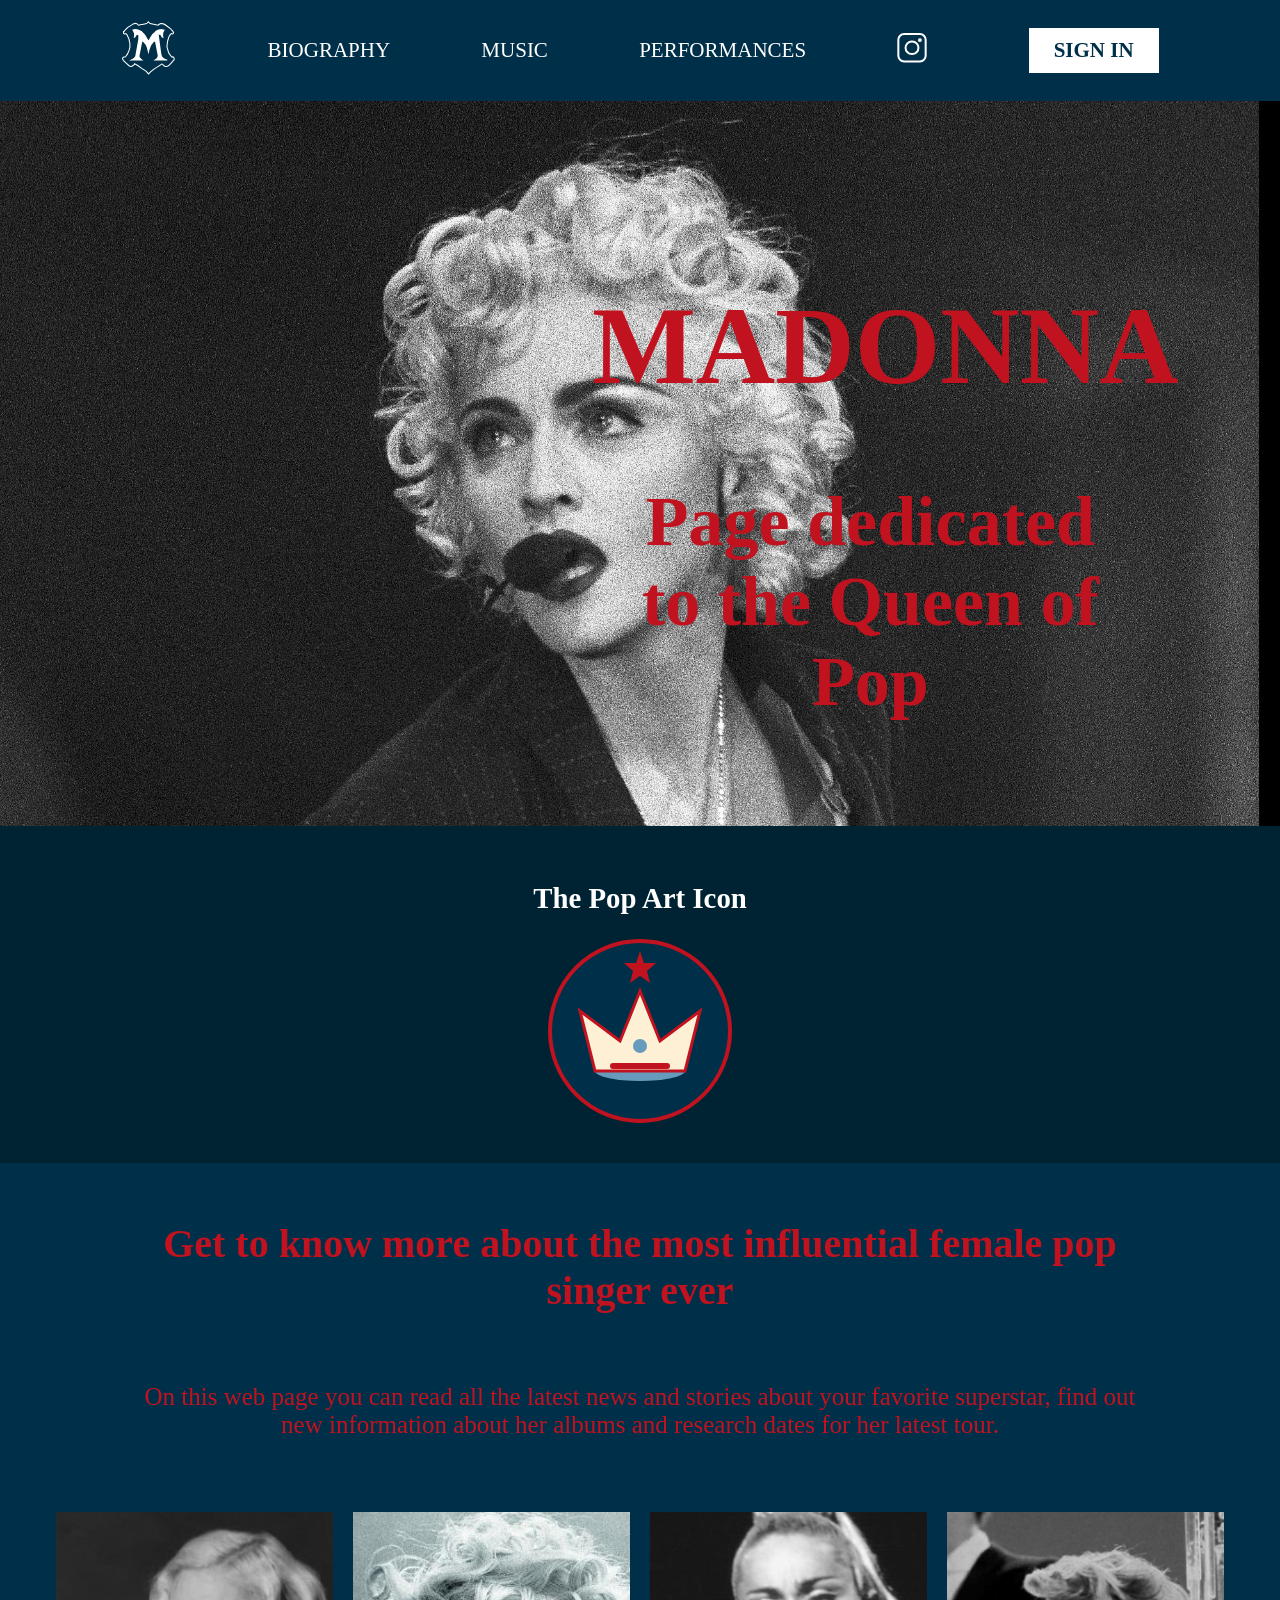
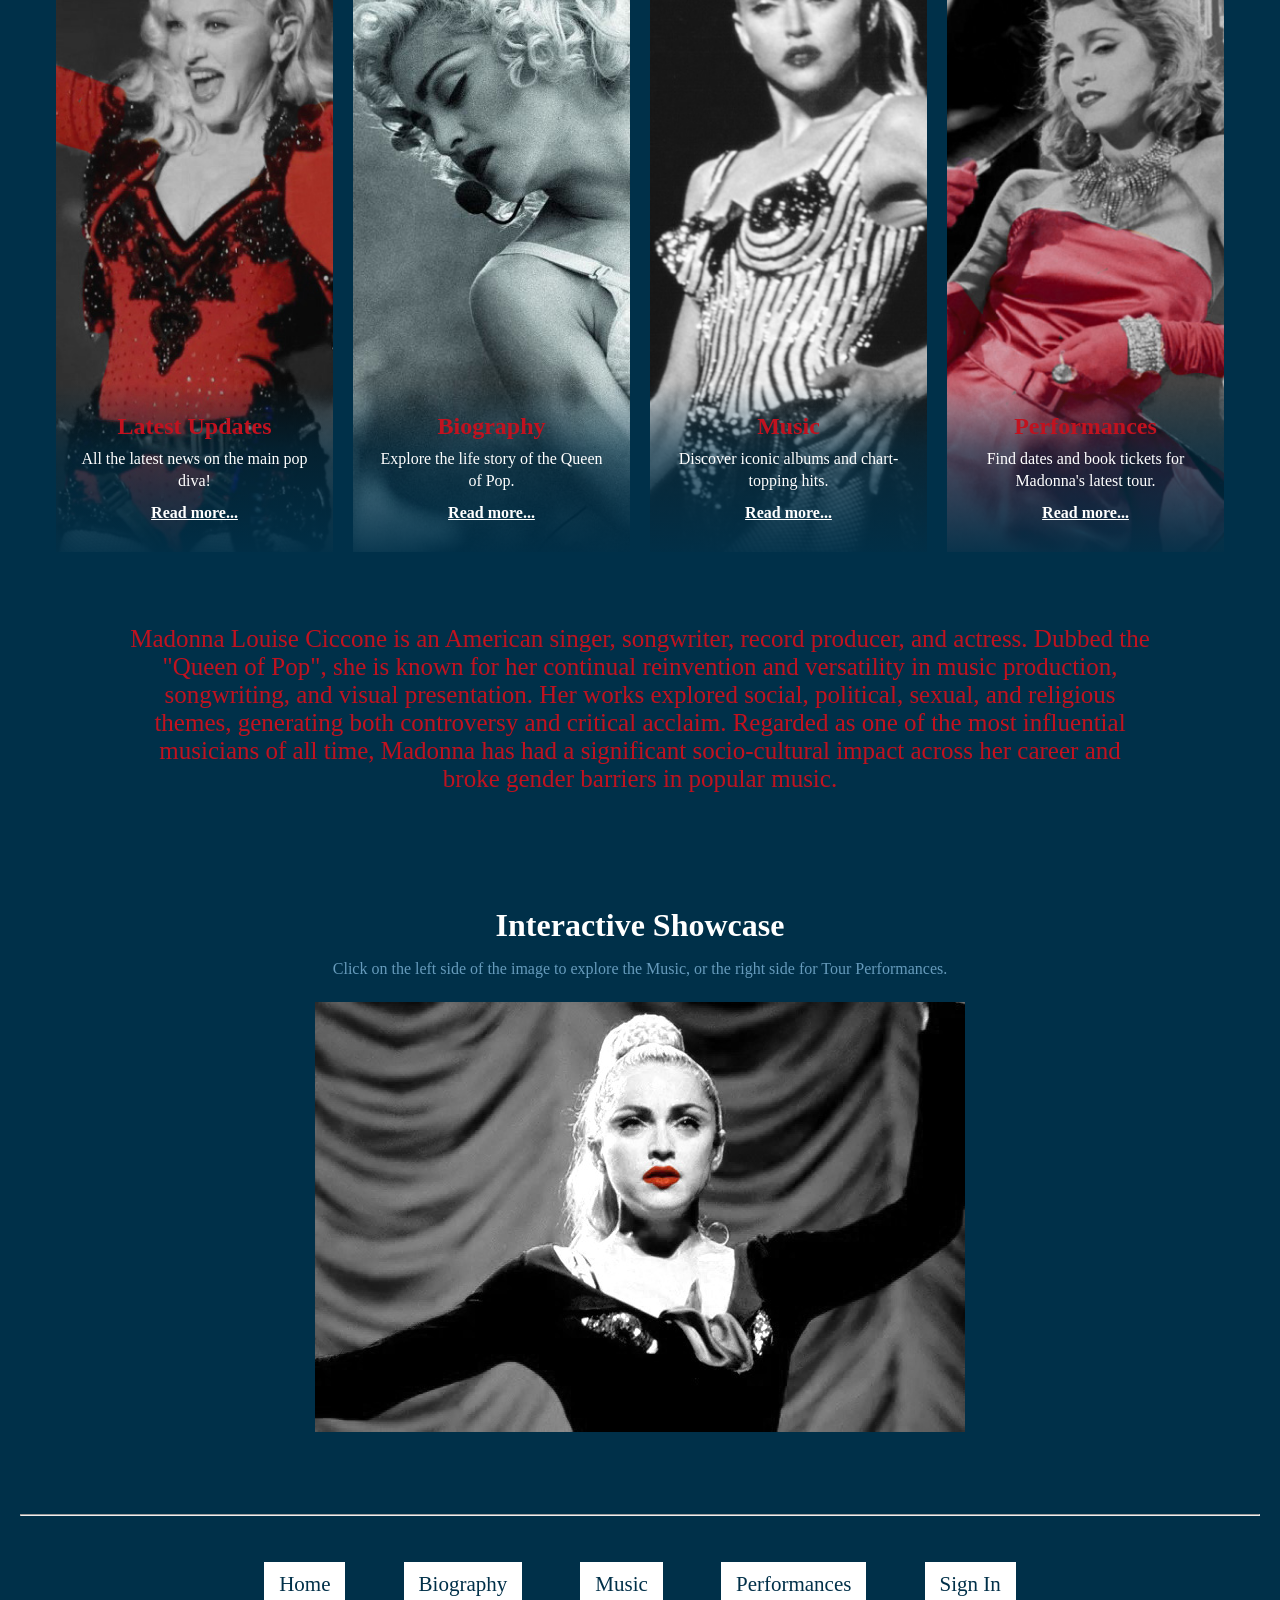
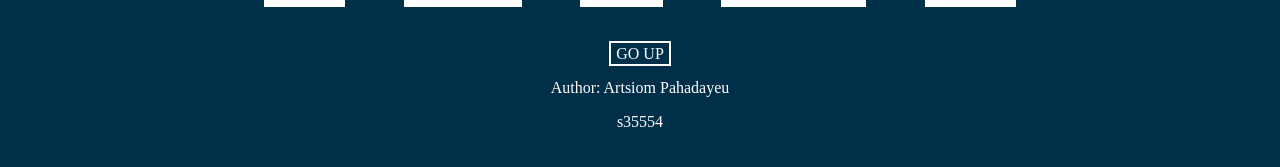
==== index.html @ a15d9030 "Update index.html" ====
<!DOCTYPE html>
<html lang="en">
<head>
    <meta charset="UTF-8">
    <title>Madonna</title>
    <meta name="description" content="Web tutorials">
    <link rel="icon" type="image/svg+xml" href="M_logo.svg">
    <link rel="stylesheet" href="styles.css">
</head>
<body>
    
<header>
    <nav class="navbar">
        <div class="navdiv">
            <div class="navel">
                <a title="Main page" href="#">
                   <img src="M_logo.svg" alt="logo" style="width:55px;height:55px;">
                </a>
            </div>
            <div class="navel"><a href="bio.html">BIOGRAPHY</a></div>
            <div class="navel"><a href="index2.html">MUSIC</a></div>
            <div class="navel"><a href="perf.html">PERFORMANCES</a></div>
            <div class="navel">
                <a onclick="window.open('https://www.instagram.com/newrt_45/');">
                    <img src="ins.svg" alt="Instagram" style="width:30px;height:30px;">
                </a>
            </div>
            <button class="button1" onclick="location.href='signin.html'"><a href="signin.html">SIGN IN</a></button>
        </div>
    </nav>
    <div id="header-image-menu">
        <img src="m_header.jpeg" alt="Madonna Header">
    </div>
    
    <h1 style="position: absolute; top: 30%; left: 60%;
        transform: translate(-30%, -30%); color:#C1121F; 
        font-size: 110px; text-align:center; font-weight: bold;"><b>MADONNA</b></h1>
    <h2 style="position: absolute; top: 60%; left: 60%;
        transform: translate(-30%, -30%); color:#C1121F; 
        font-size: 70px; text-align:center;">Page dedicated to the Queen of Pop</h2>
</header>
<!-- SEKCJA Z INLINE SVG (Min. 5 kształtów + Poklatkowa Animacja) -->
<div class="svg-container">
    <h2 style="color: white; text-align: center; font-size: 1.8rem; margin-bottom: 1rem;">The Pop Art Icon</h2>
    <svg width="200" height="200" viewBox="0 0 200 200" style="margin: 0 auto; display: block;">
        <!-- Kształt 1: Koło tła -->
        <circle cx="100" cy="100" r="90" fill="#003049" stroke="#C1121F" stroke-width="4"/>
        <!-- Kształt 2: Elipsa podstawy korony -->
        <ellipse cx="100" cy="140" rx="45" ry="10" fill="#669BBC"/>
        <!-- Kształt 3: Wielokąt (Główny korpus korony) -->
        <polygon points="55,140 40,80 80,110 100,60 120,110 160,80 145,140" fill="#FDF0D5" stroke="#C1121F" stroke-width="3"/>
        <!-- Kształt 4: Prostokątny pas dekoracyjny -->
        <rect x="70" y="132" width="60" height="6" fill="#C1121F" rx="3"/>
        <!-- Kształt 5: Środkowy klejnot (Małe koło) -->
        <circle cx="100" cy="115" r="7" fill="#669BBC"/>
        <!-- Kształt 6: Animowana gwiazda poklatkowo (Wielokąt gwiazdy) -->
        <polygon class="animated-star" points="100,20 104,32 116,32 107,40 110,52 100,45 90,52 93,40 84,32 96,32" fill="#C1121F"/>
    </svg>
</div>
    
<div style="padding: 30px 10%; background-color: #003049; font-family: Garamond, serif;">
    <h1 style="color: #C1121F; text-align:center; font-size: 40px">Get to know more about the most influential female pop singer ever</h1>
    <br>
    <p style="color: #C1121F; text-align:center; font-size: 25px;">On this web page you can read all the latest news and stories about your favorite superstar, find out new information about her albums and research dates for her latest tour.</p>
</div>
    <br>
    <div class="grid-row">
        <div class="image-card">
            <img src="m1.jpg" alt="Home">
            <div class="overlay-text">
                <h3><b>Latest Updates</b></h3>
                <p>All the latest news on the main pop diva!</p>
                    <a href="index.html"><u>Read more...</u></a>
            </div>
        </div>

        <div class="image-card">
            <img src="m2.jpg" alt="Biography">
            <div class="overlay-text">
                <h3><b>Biography</b></h3>
                <p>Explore the life story of the Queen of Pop.</p>
                    <a href="bio.html"><u>Read more...</u></a>
            </div>
        </div>
        
        <div class="image-card">
            <img src="m3.jpeg" alt="Music">
            <div class="overlay-text">
                <h3><b>Music</b></h3>
                <p>Discover iconic albums and chart-topping hits.</p>
                <a href="index2.html"><u>Read more...</u></a>
            </div>
        </div>
        
        <div class="image-card">
            <img src="m4.jpg" alt="Performances">
            <div class="overlay-text">
                <h3><b>Performances</b></h3>
                <p>Find dates and book tickets for Madonna's latest tour.</p>
                    <a href="perf.html"><u>Read more...</u></a>
            </div>
        </div>
    </div>
    <br>
    <div>
        <p style="color: #C1121F; text-align:center; font-size: 25px; padding: 30px 10%;">Madonna Louise Ciccone is an American singer, songwriter, record producer, and actress. Dubbed the "Queen of Pop", she is known for her continual reinvention and versatility in music production, songwriting, and visual presentation. Her works explored social, political, sexual, and religious themes, generating both controversy and critical acclaim. Regarded as one of the most influential musicians of all time, Madonna has had a significant socio-cultural impact across her career and broke gender barriers in popular music.</p>
    </div>
    
    <!-- SEKCJA PODSTRONY Z MAPĄ LINKÓW (<map> i <area>) -->
<div class="map-container">
    <h2 style="color: white; font-size: 2rem; margin-bottom: 0.5rem;">Interactive Showcase</h2>
    <p style="color: #669BBC; margin-bottom: 1.5rem;">Click on the left side of the image to explore the Music, or the right side for Tour Performances.</p>
    
    <!-- Główne zdjęcie m5.jpg z przypisaną mapą -->
    <img src="m5.jpg" usemap="#madonnamap" alt="red madonna">

    <!-- Definicja mapy odsyłaczy (Podział na strefy klikalne) -->
    <map name="madonnamap">
        <!-- Lewa połowa obrazu (zakładając przybliżone współrzędne dla szerokości 1200px) przekierowuje do muzyki -->
        <area shape="rect" coords="0,0,600,800" alt="Music Section" href="index2.html">
        <!-- Prawa połowa obrazu przekierowuje do koncertów -->
        <area shape="rect" coords="601,0,1200,800" alt="Performances Section" href="perf.html">
    </map>
</div>
    


<footer style="background-color: #003049; color:white; padding: 20px; text-align: center;">
    <br>
          <hr style="height: 2px; color: white;">
    <br>
    <div class="footerlink">
         <button class="button2" onclick="location.href='index.html'">Home</button>
         <button class="button2" onclick="location.href='bio.html'">Biography</button>
         <button class="button2" onclick="location.href='index2.html'">Music</button>
         <button class="button2" onclick="location.href='perf.html'">Performances</button>
         <button class="button2" onclick="location.href='signin.html'">Sign In</button>
    </div>
    <br>
    <div>
        <a href="#" style="color: white; border: 2px solid white; padding: 2px 5px;">GO UP</a>
    </div>
    <p>Author: Artsiom Pahadayeu</p>
    <p>s35554</p>
</footer>

</body>
</html>
---- styles.css ----
* {
    text-decoration: none;
    box-sizing: border-box;
}
body {
    font-family: Garamond, serif;
    margin: 0;
    padding: 0;
    background-color: #003049;
}
header {
    position: relative;
    background-color: #003049;
    overflow: hidden;
}
.navbar {
    background-color: #003049; 
    font-family: Garamond, serif; 
    padding: 0 30px; 
    width: 100%;
}
.navdiv {
    display: flex; 
    flex-direction: row; 
    align-items: center; 
    justify-content: space-evenly; 
    padding: 20px 0;
}
.navel a {
    font-family: Garamond, serif; 
    font-size: 21px; 
    color: white;
    display: inline-block;
    transition: transform 0.2s ease, color 0.2s ease;
}
.navel a:not(.logo-link):hover {
    color: #C1121F; 
    transform: scale(1.19);
}
.button1 {
    background-color: white; 
    margin-left: 10px; 
    padding: 10px; 
    width: 130px; 
    border: 0;
    cursor: pointer;
    transition: background-color 0.2s ease, transform 0.2s ease;
}
.button1 a {
    font-family: Garamond, serif; 
    font-weight: bold; 
    color: #003049; 
    font-size: 21px;
    transition: color 0.2s ease;
}
.button1:hover {
    background-color: #C1121F; 
    transform: scale(1.1);
}
.button1:hover a {
    color: white;
}
#header-image-menu img {
    width: 100%;
    height: auto;
    display: block;
}

.grid-row {
    display: grid; 
    grid-template-columns: repeat(auto-fit, minmax(16rem, 1fr)); 
    max-width: 75rem;
    margin: 0 auto;
    justify-content: center; 
    gap: 1.25rem;
    padding: 0 1rem;
    background-color: #003049;
}

.image-card {
    position: relative; 
    width: 100%;
    height: 40rem;
}

.image-card img {
    width: 100%;
    height: 100%;
    object-fit: cover; 
    display: block;
}

.overlay-text {
    position: absolute;
    bottom: 0;         
    left: 0;
    width: 100%;
    padding: 30px 20px;
    box-sizing: border-box;
    text-align: center;
    color: white;
    background: linear-gradient(to top, rgba(0, 48, 73, 0.95) 0%, rgba(0, 48, 73, 0.6) 60%, transparent 100%);
}

.overlay-text h3 {
    margin: 0 0 8px 0;
    font-size: 24px;
    color: #C1121F;
}

.overlay-text p {
    margin: 0 0 12px 0;
    font-size: 16px;
    line-height: 1.4;
}
.overlay-text a {
    text-decoration: underline;
    color: white;
    font-weight: bold;
}
.overlay-text a:hover {
    color: #C1121F;
}
/* ANIMACJA POKLATKOWA (Pop-Art Retro Neon) */
.svg-container {
    text-align: center;
    padding: 2rem;
    background-color: #002334;
}

.animated-star {
    transform-origin: center;
    /* steps(4) wymusza skokową, poklatkową zmianę bez płynnych przejść */
    animation: flashSteps 1.5s steps(4) infinite;
}

@keyframes flashSteps {
    0% { fill: #C1121F; transform: scale(1); }
    25% { fill: #FDF0D5; transform: scale(1.05); }
    50% { fill: #669BBC; transform: scale(0.95); }
    75% { fill: #003049; transform: scale(1.1); }
    100% { fill: #C1121F; transform: scale(1); }
}
/* MAPA OBRAZU - responsywny kontener */
.map-container {
    text-align: center;
    padding: 2rem 1rem;
}

.map-container img {
    max-width: 100%;
    height: auto;
}
.footerlink {
    display: flex;
    flex-direction: row; 
    align-items: center; 
    justify-content: space-evenly; 
    padding: 20px 0;
    margin: 0 15%;
}
.button2 {
    text-decoration: none;
    background-color: white;
    padding: 10px 15px;
    font-family: Garamond, serif;
    color: #003049;
    font-size: 21px;
    border: 0;
    cursor: pointer;
    transition: background-color 0.2s ease, color 0.2s ease;
}
.button2:hover {
    background-color: #C1121F; 
    color: white;
}
/* MEDIA QUERIES - Dostosowanie do urządzeń mobilnych */
@media (max-width: 768px) {
    body {
        font-size: 14px; /* Zmniejszenie bazowego fontu automatycznie przeskaluje rem */
    }

    .navdiv {
        flex-direction: column;
        gap: 1rem;
    }

    header h1 {
        font-size: 12vw !important; /* Dynamiczny rozmiar czcionki zależny od szerokości ekranu */
        top: 25% !important;
    }
    header h2 {
        font-size: 5vw !important;
        top: 55% !important;
    }
    .grid-row {
        grid-template-columns: 1fr; /* Jeden kafelek pod drugim na telefonie */
        padding: 0 1.5rem;
    }

    .image-card {
        height: 30rem;
    }

    .footerlink {
        flex-direction: column;
        gap: 0.75rem;
        margin: 0;
    }

    .button2 {
        width: 100%;
    }
}
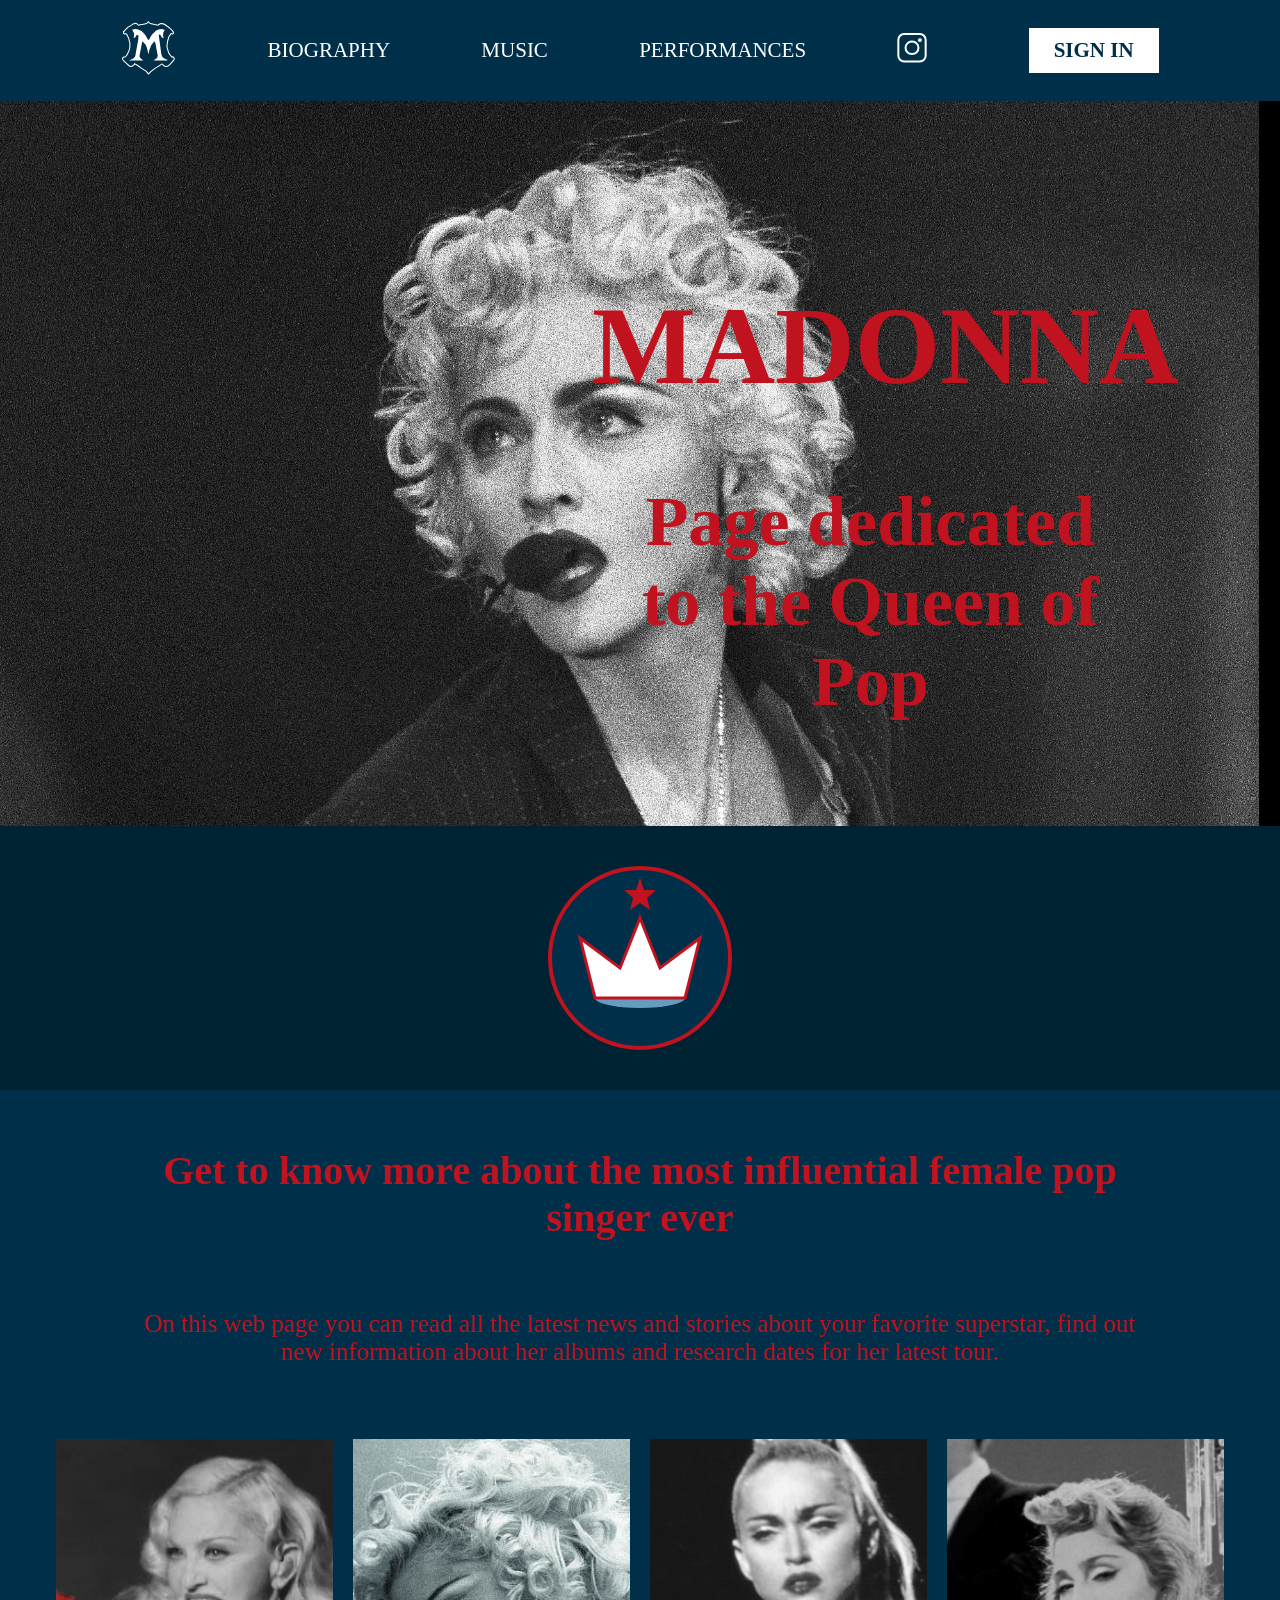
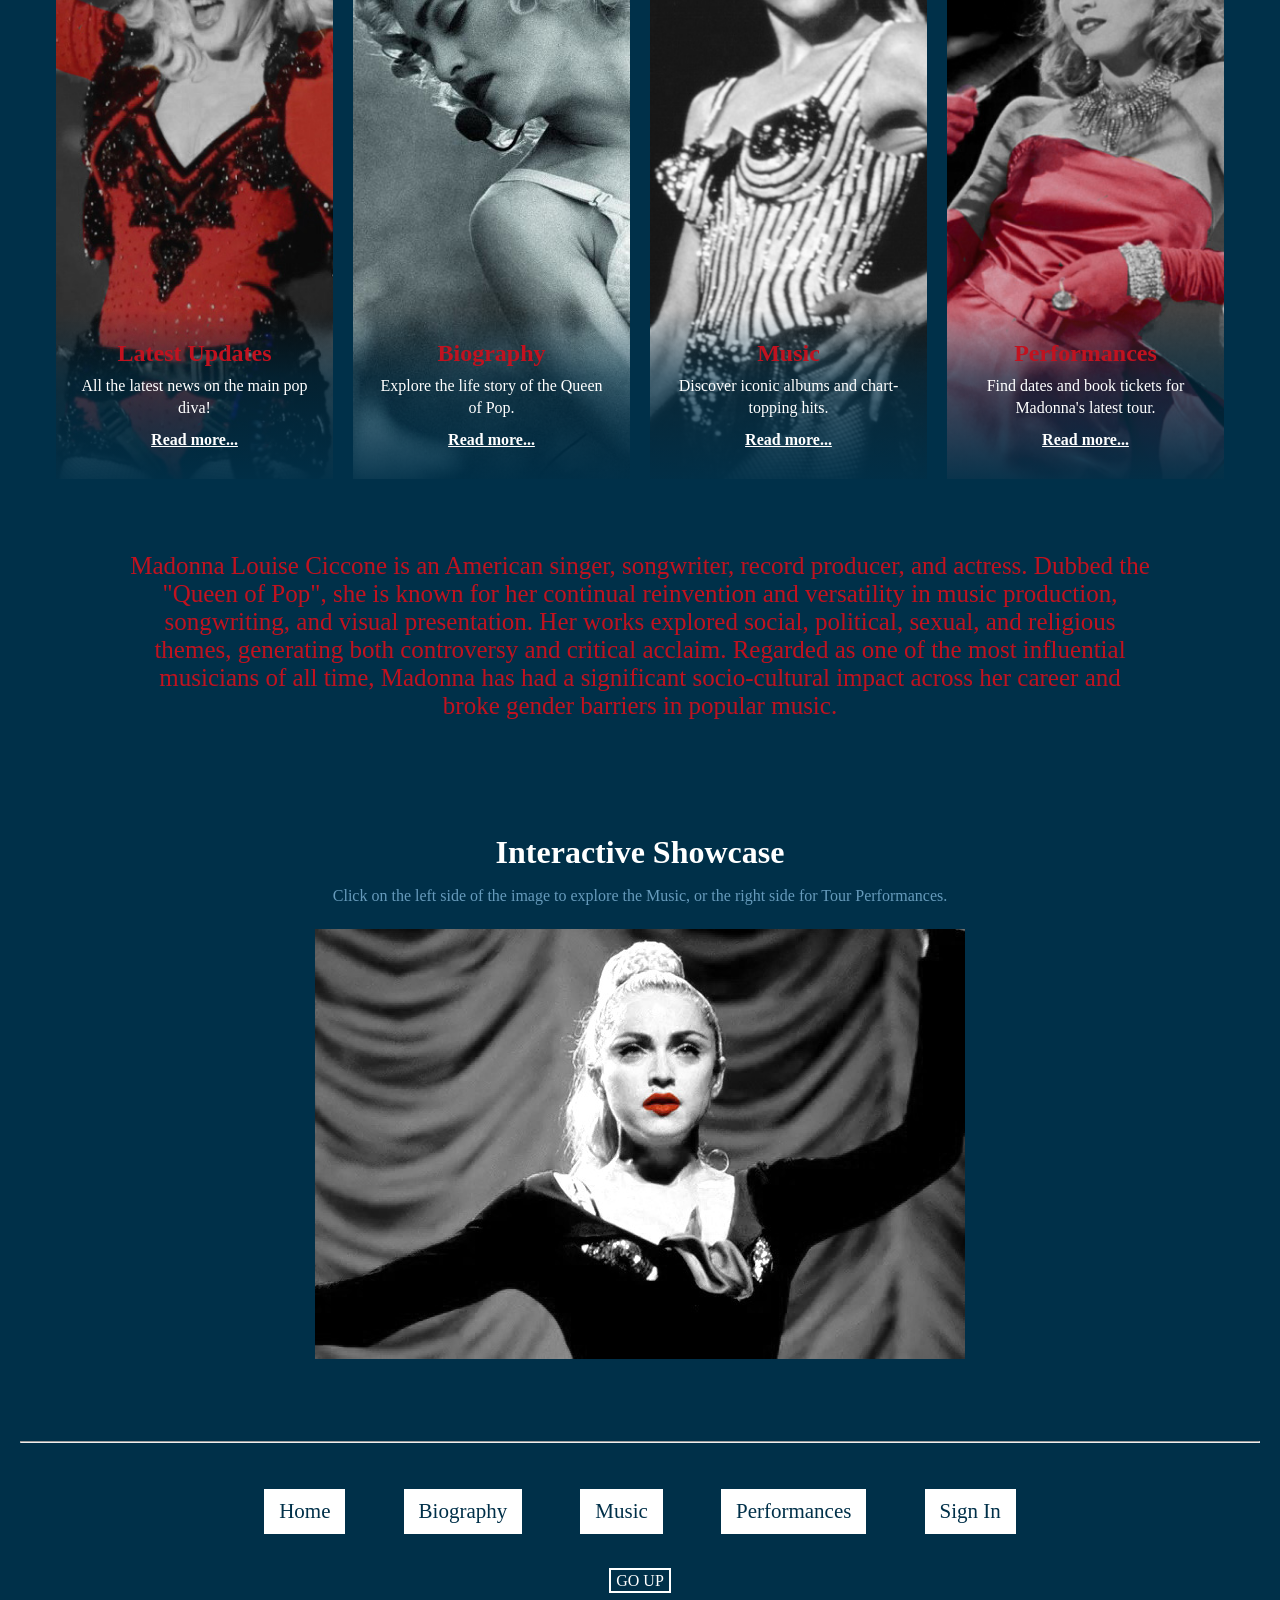
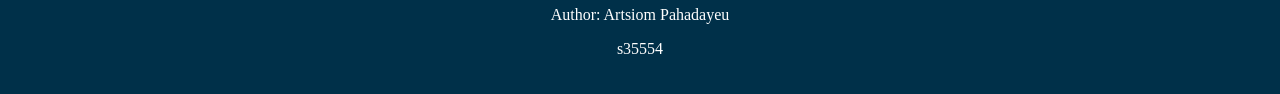
==== commit de932dcf: "Update index.html" ====
--- a/index.html
+++ b/index.html
@@ -41,18 +41,15 @@
 </header>
 <!-- SEKCJA Z INLINE SVG (Min. 5 kształtów + Poklatkowa Animacja) -->
 <div class="svg-container">
-    <h2 style="color: white; text-align: center; font-size: 1.8rem; margin-bottom: 1rem;">The Pop Art Icon</h2>
+    
     <svg width="200" height="200" viewBox="0 0 200 200" style="margin: 0 auto; display: block;">
         <!-- Kształt 1: Koło tła -->
         <circle cx="100" cy="100" r="90" fill="#003049" stroke="#C1121F" stroke-width="4"/>
         <!-- Kształt 2: Elipsa podstawy korony -->
         <ellipse cx="100" cy="140" rx="45" ry="10" fill="#669BBC"/>
         <!-- Kształt 3: Wielokąt (Główny korpus korony) -->
-        <polygon points="55,140 40,80 80,110 100,60 120,110 160,80 145,140" fill="#FDF0D5" stroke="#C1121F" stroke-width="3"/>
-        <!-- Kształt 4: Prostokątny pas dekoracyjny -->
-        <rect x="70" y="132" width="60" height="6" fill="#C1121F" rx="3"/>
-        <!-- Kształt 5: Środkowy klejnot (Małe koło) -->
-        <circle cx="100" cy="115" r="7" fill="#669BBC"/>
+        <polygon points="55,140 40,80 80,110 100,60 120,110 160,80 145,140" fill="white" stroke="#C1121F" stroke-width="3"/>
+
         <!-- Kształt 6: Animowana gwiazda poklatkowo (Wielokąt gwiazdy) -->
         <polygon class="animated-star" points="100,20 104,32 116,32 107,40 110,52 100,45 90,52 93,40 84,32 96,32" fill="#C1121F"/>
     </svg>
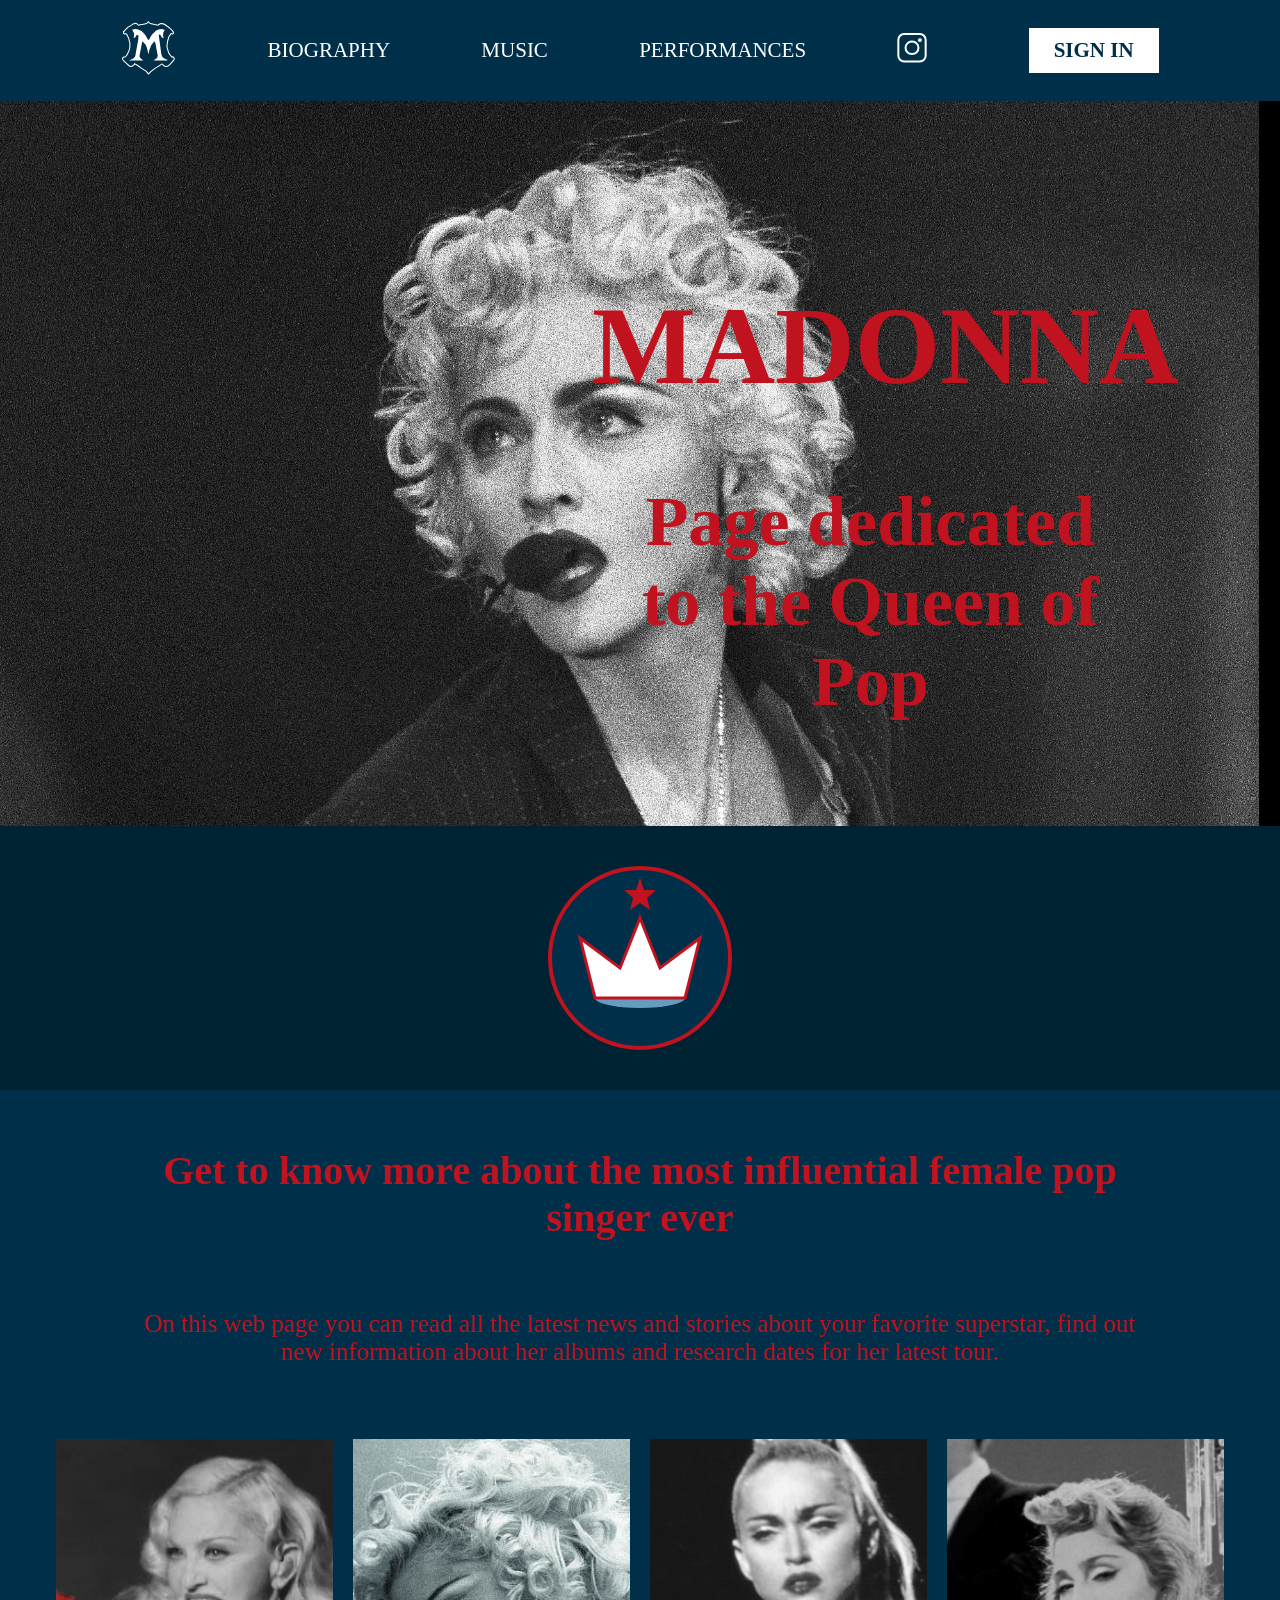
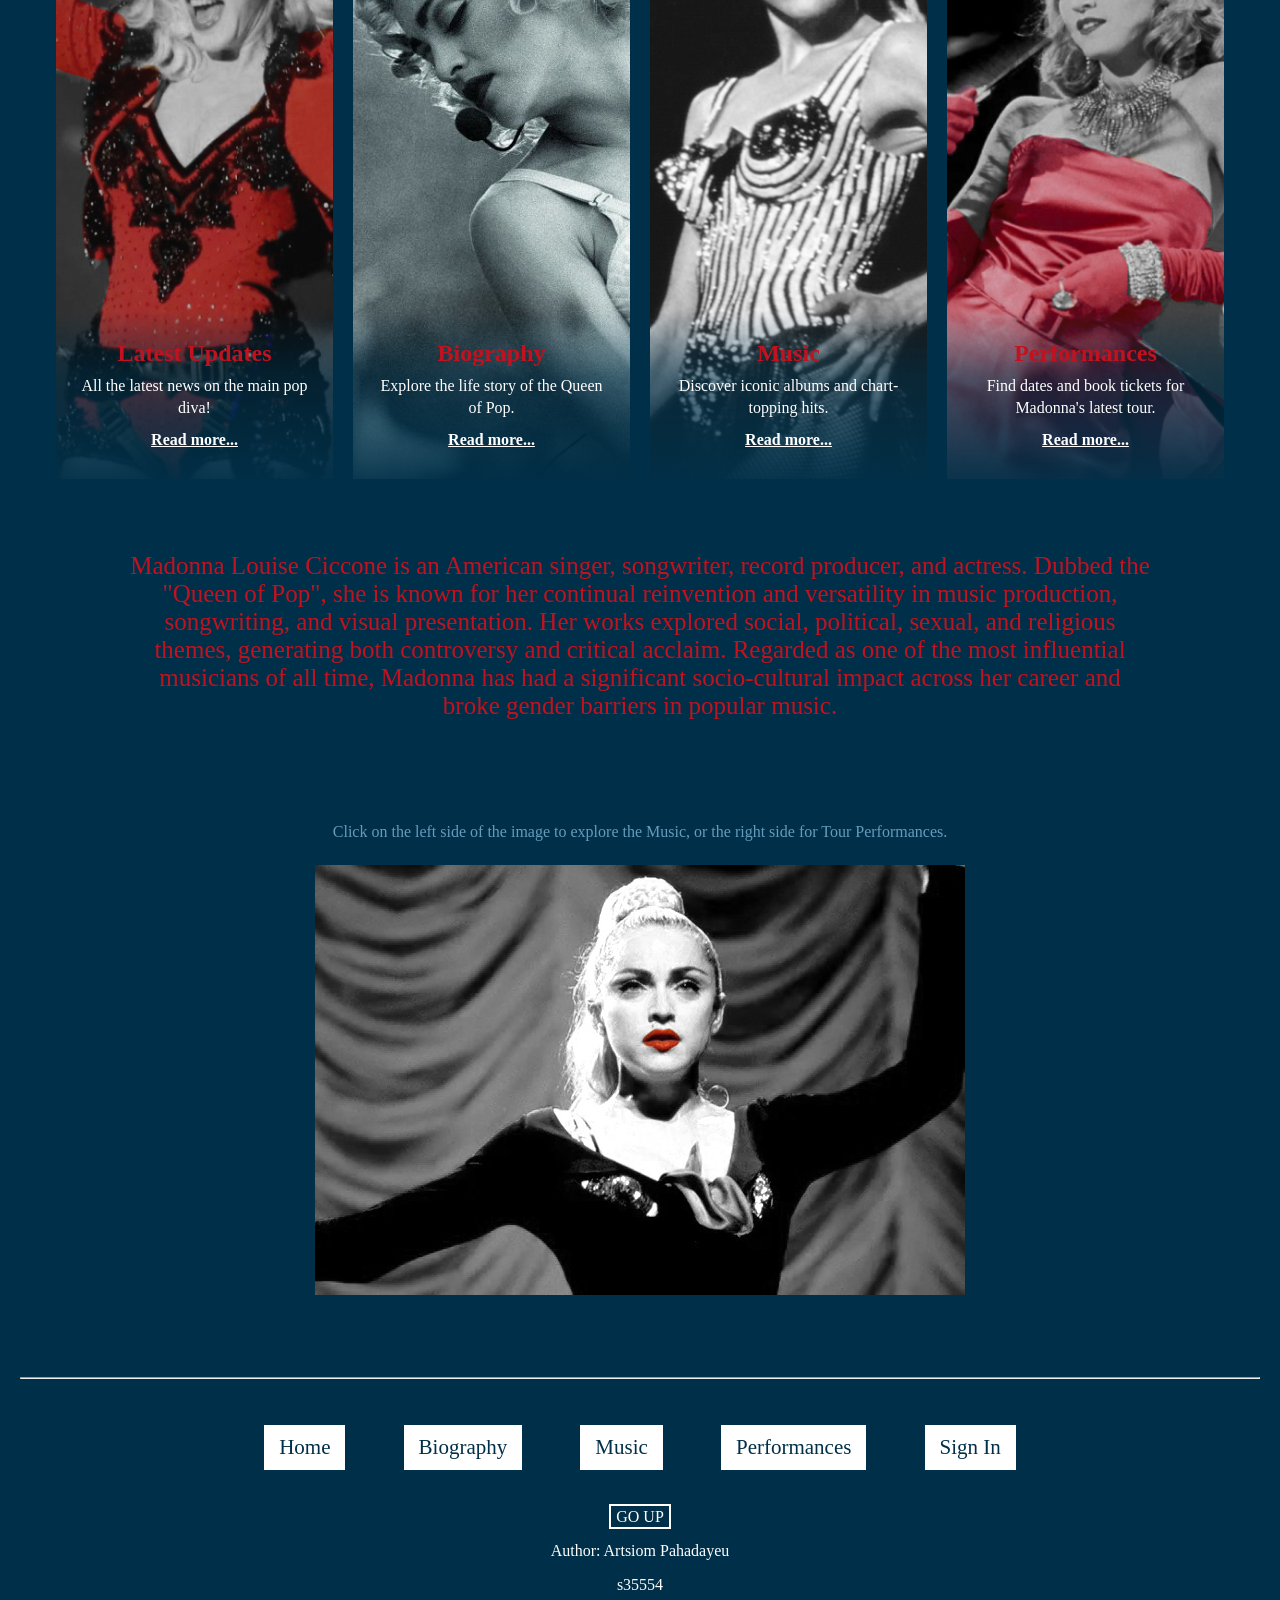
==== commit b30d27a3: "Update index.html" ====
--- a/index.html
+++ b/index.html
@@ -105,7 +105,6 @@
     
     <!-- SEKCJA PODSTRONY Z MAPĄ LINKÓW (<map> i <area>) -->
 <div class="map-container">
-    <h2 style="color: white; font-size: 2rem; margin-bottom: 0.5rem;">Interactive Showcase</h2>
     <p style="color: #669BBC; margin-bottom: 1.5rem;">Click on the left side of the image to explore the Music, or the right side for Tour Performances.</p>
     
     <!-- Główne zdjęcie m5.jpg z przypisaną mapą -->
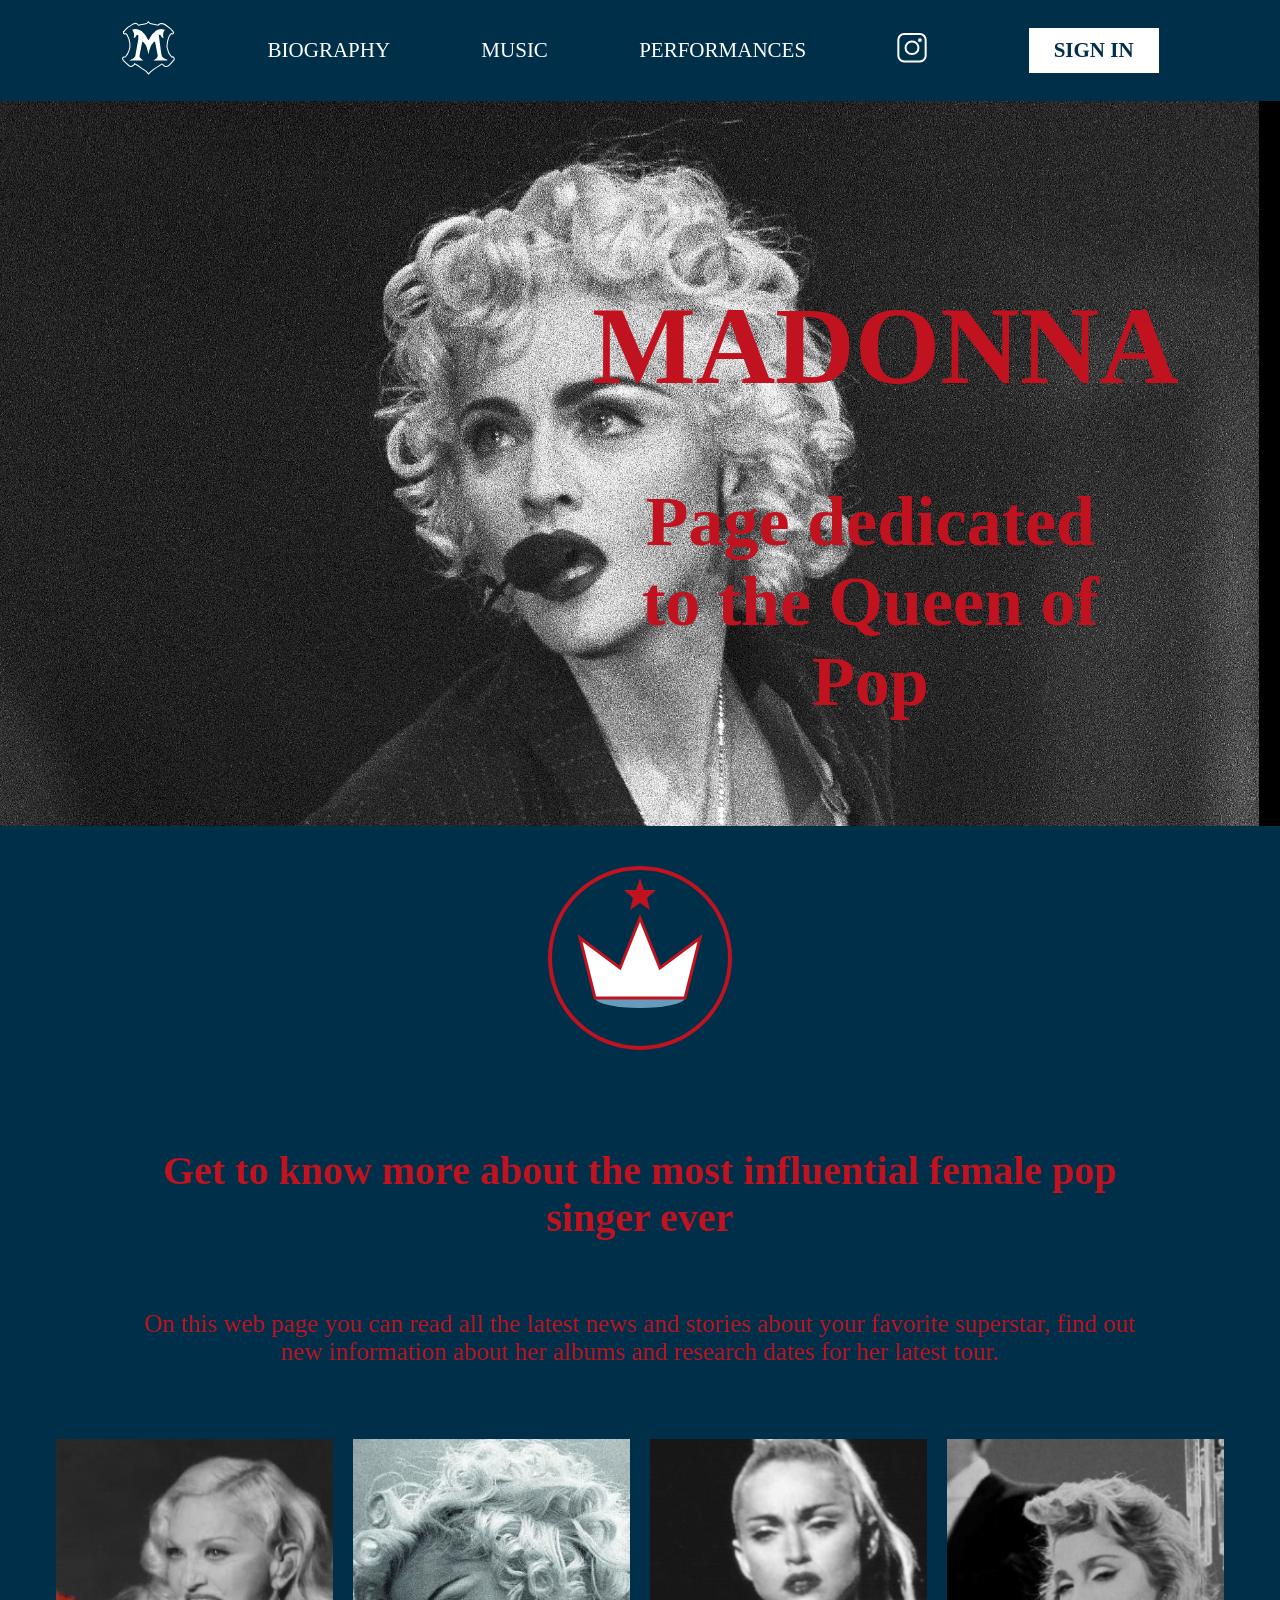
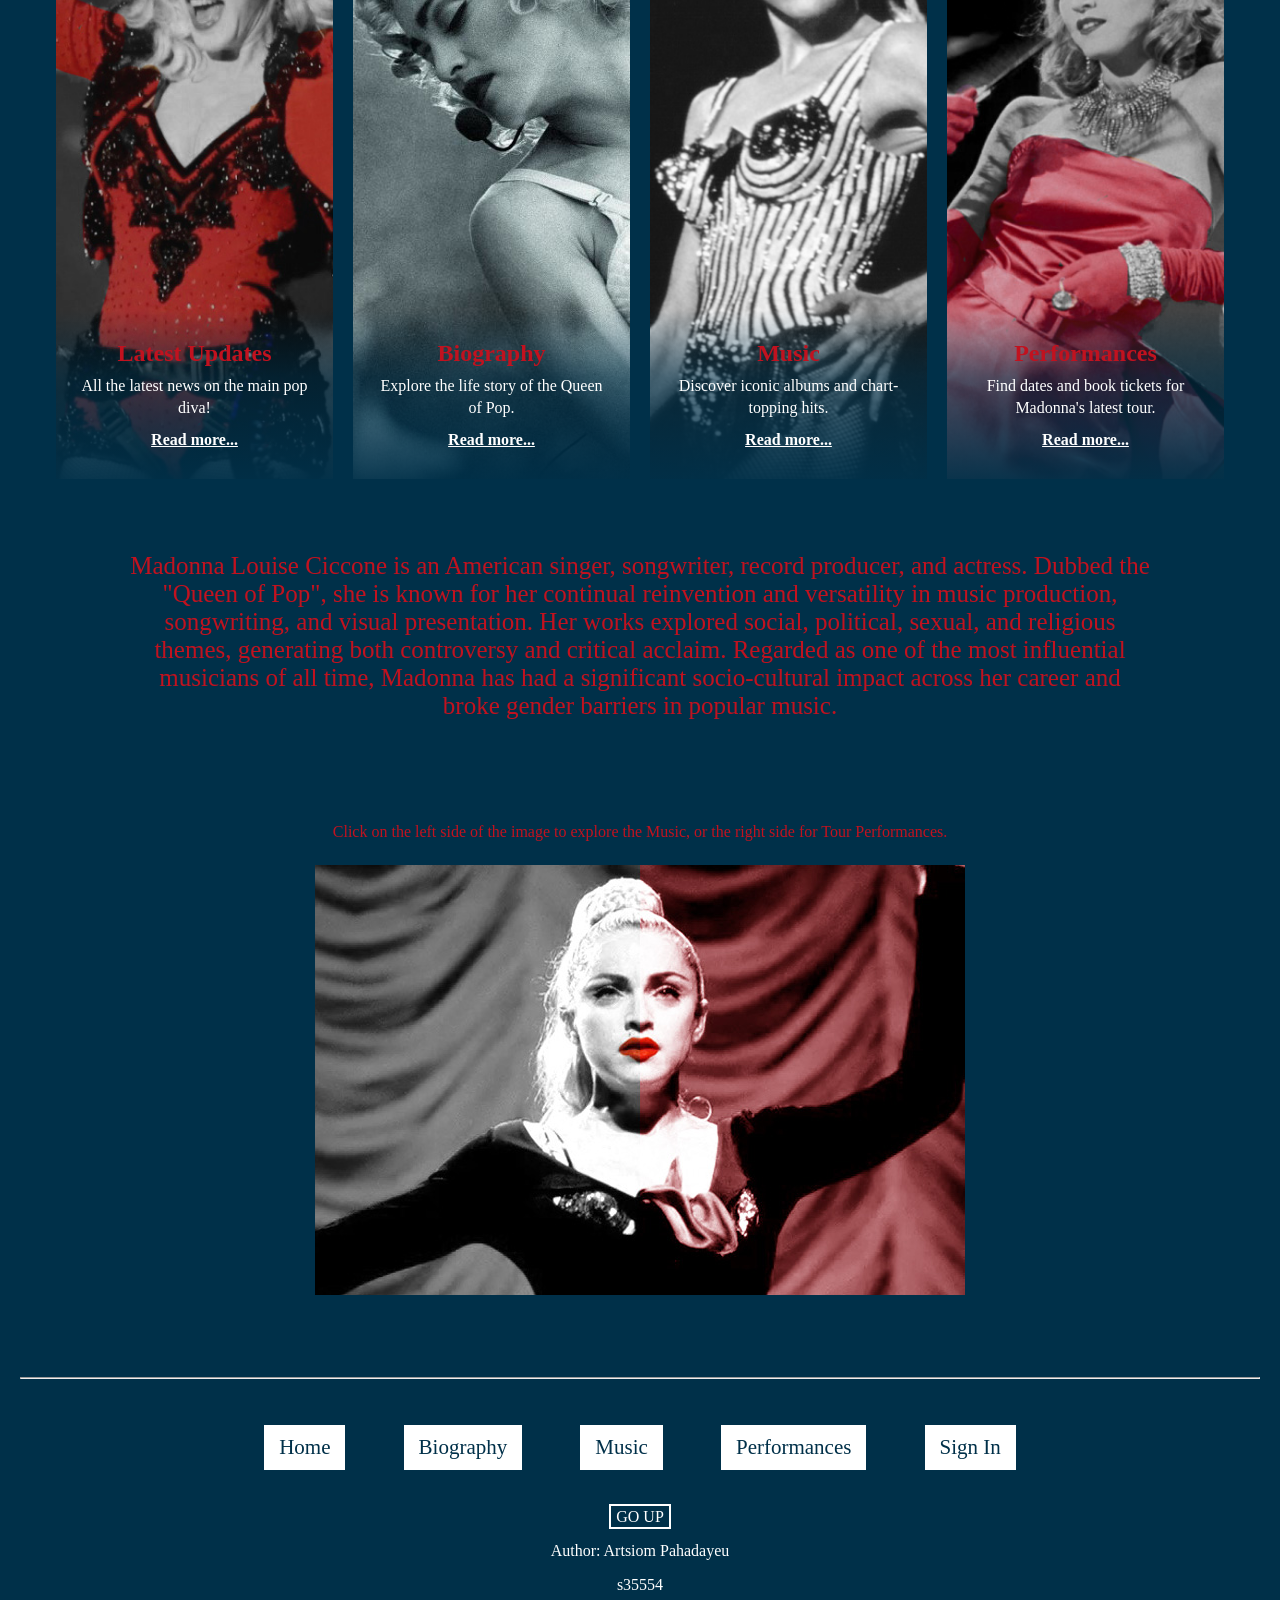
==== commit 4c45de54: "Update index.html" ====
--- a/index.html
+++ b/index.html
@@ -105,7 +105,7 @@
     
     <!-- SEKCJA PODSTRONY Z MAPĄ LINKÓW (<map> i <area>) -->
 <div class="map-container">
-    <p style="color: #669BBC; margin-bottom: 1.5rem;">Click on the left side of the image to explore the Music, or the right side for Tour Performances.</p>
+    <p style="color: #C1121F; margin-bottom: 1.5rem;">Click on the left side of the image to explore the Music, or the right side for Tour Performances.</p>
     
     <!-- Główne zdjęcie m5.jpg z przypisaną mapą -->
     <img src="m5.jpg" usemap="#madonnamap" alt="red madonna">
--- a/styles.css
+++ b/styles.css
@@ -125,7 +125,7 @@
 .svg-container {
     text-align: center;
     padding: 2rem;
-    background-color: #002334;
+    background-color: #003049;
 }
 
 .animated-star {
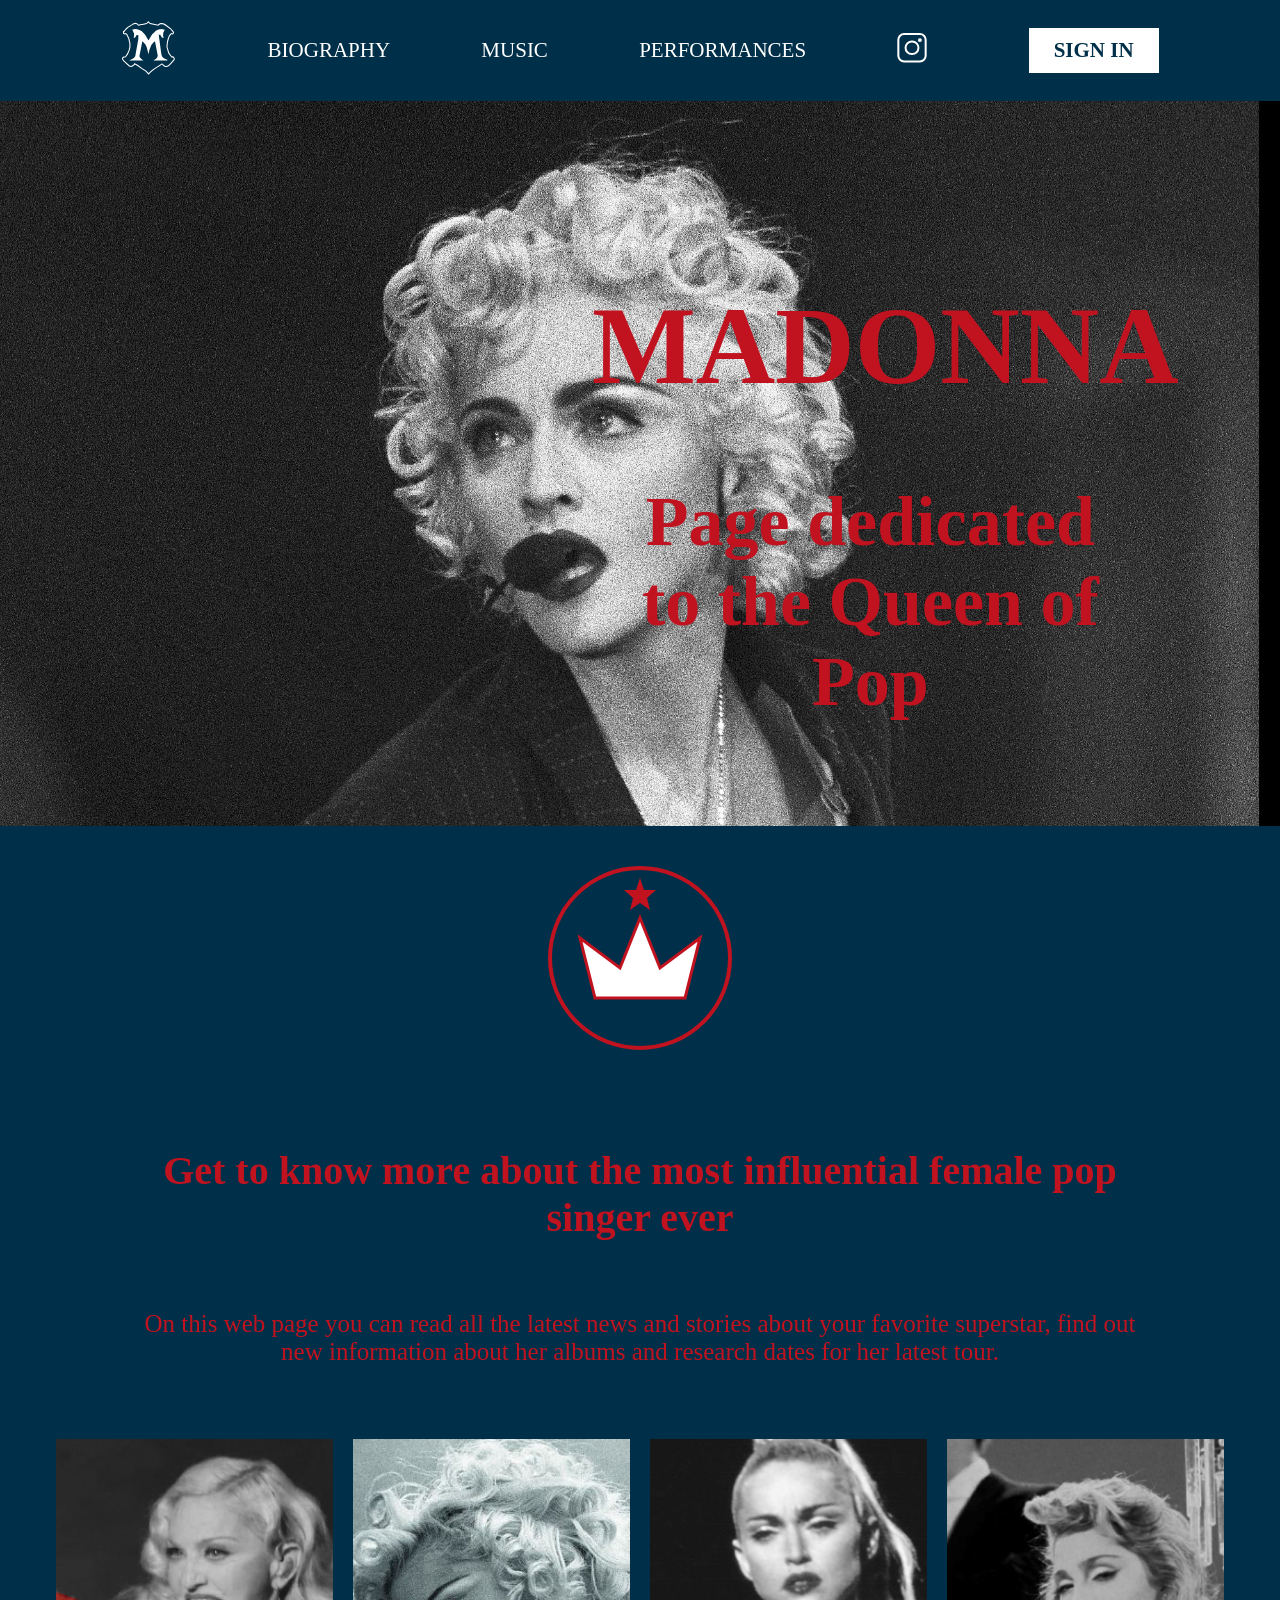
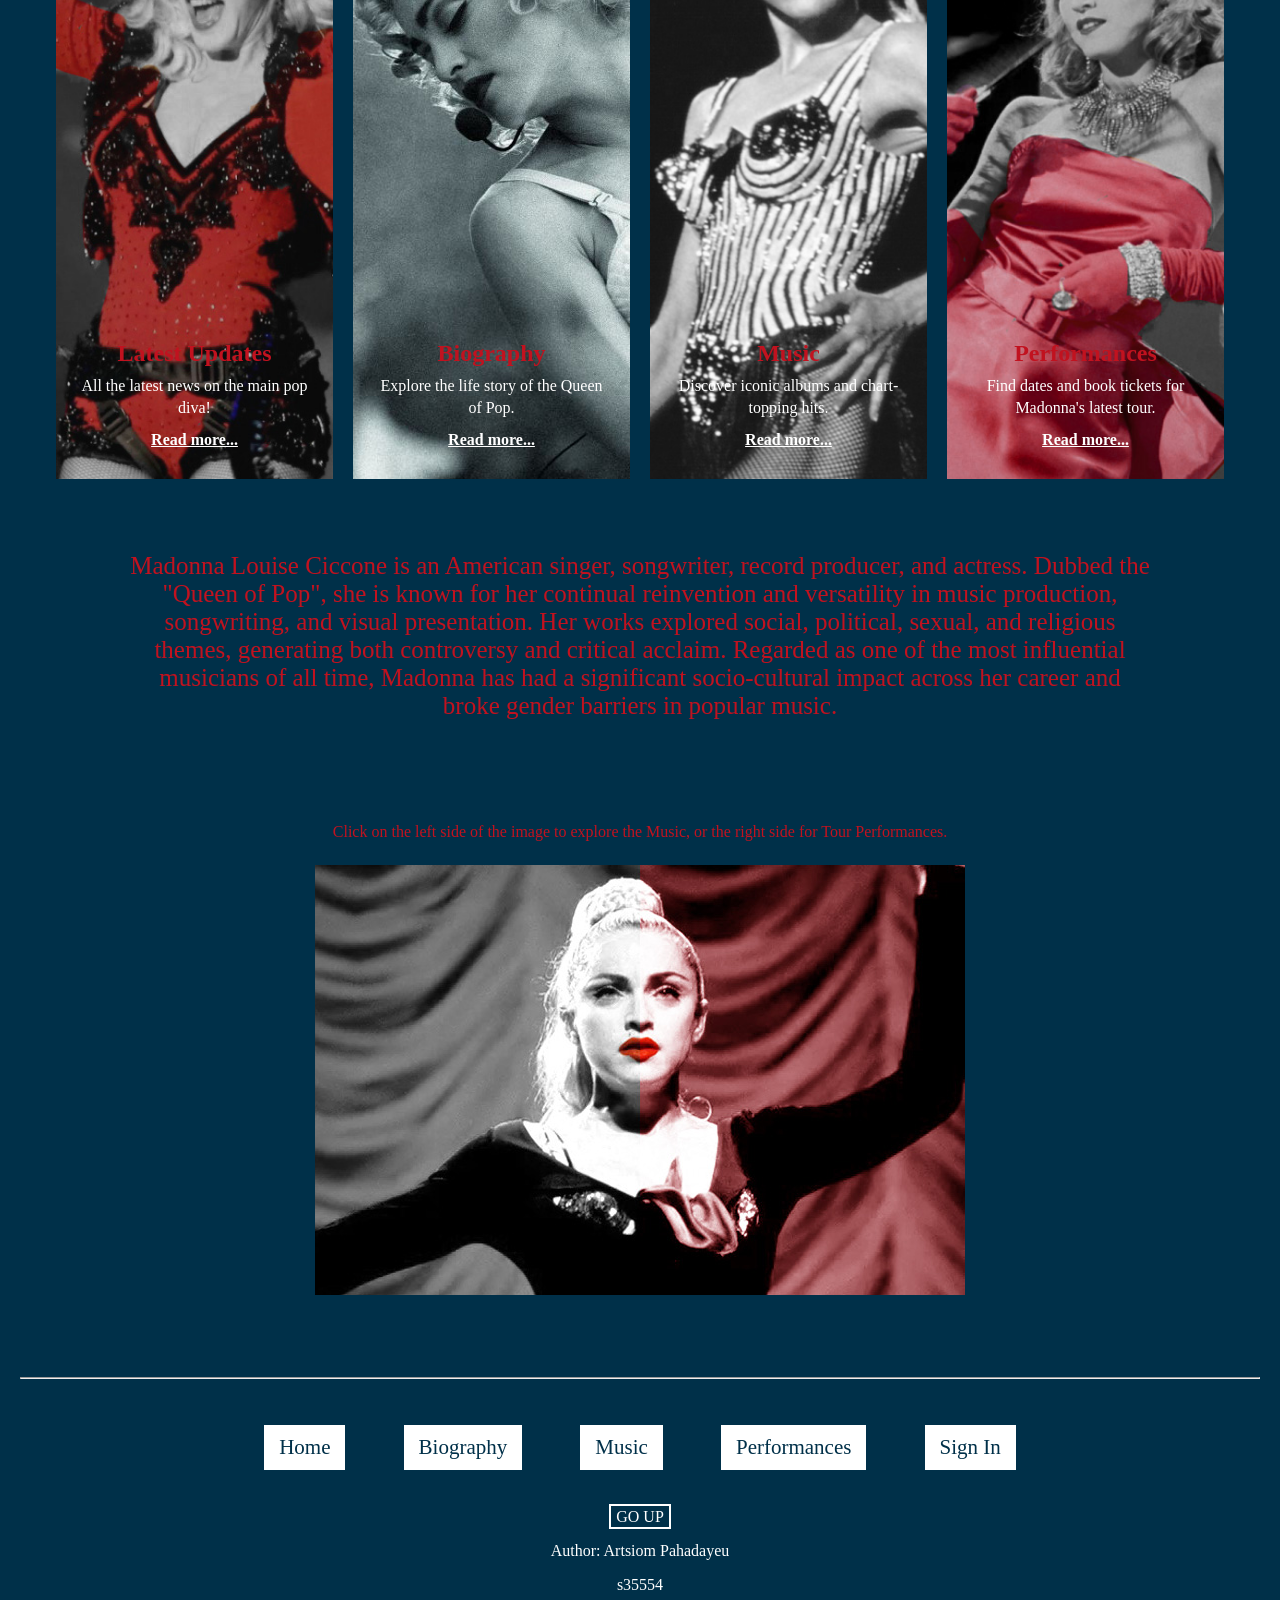
==== commit 8788c154: "Update index.html" ====
--- a/index.html
+++ b/index.html
@@ -46,7 +46,7 @@
         <!-- Kształt 1: Koło tła -->
         <circle cx="100" cy="100" r="90" fill="#003049" stroke="#C1121F" stroke-width="4"/>
         <!-- Kształt 2: Elipsa podstawy korony -->
-        <ellipse cx="100" cy="140" rx="45" ry="10" fill="#669BBC"/>
+        <ellipse cx="100" cy="140" rx="45" ry="10" fill="#003049"/>
         <!-- Kształt 3: Wielokąt (Główny korpus korony) -->
         <polygon points="55,140 40,80 80,110 100,60 120,110 160,80 145,140" fill="white" stroke="#C1121F" stroke-width="3"/>
 
--- a/styles.css
+++ b/styles.css
@@ -99,7 +99,6 @@
     box-sizing: border-box;
     text-align: center;
     color: white;
-    background: linear-gradient(to top, rgba(0, 48, 73, 0.95) 0%, rgba(0, 48, 73, 0.6) 60%, transparent 100%);
 }
 
 .overlay-text h3 {
@@ -174,10 +173,9 @@
     background-color: #C1121F; 
     color: white;
 }
-/* MEDIA QUERIES - Dostosowanie do urządzeń mobilnych */
 @media (max-width: 768px) {
     body {
-        font-size: 14px; /* Zmniejszenie bazowego fontu automatycznie przeskaluje rem */
+        font-size: 14px; 
     }
 
     .navdiv {
@@ -186,7 +184,7 @@
     }
 
     header h1 {
-        font-size: 12vw !important; /* Dynamiczny rozmiar czcionki zależny od szerokości ekranu */
+        font-size: 12vw !important; 
         top: 25% !important;
     }
     header h2 {
@@ -194,7 +192,7 @@
         top: 55% !important;
     }
     .grid-row {
-        grid-template-columns: 1fr; /* Jeden kafelek pod drugim na telefonie */
+        grid-template-columns: 1fr; 
         padding: 0 1.5rem;
     }
 
